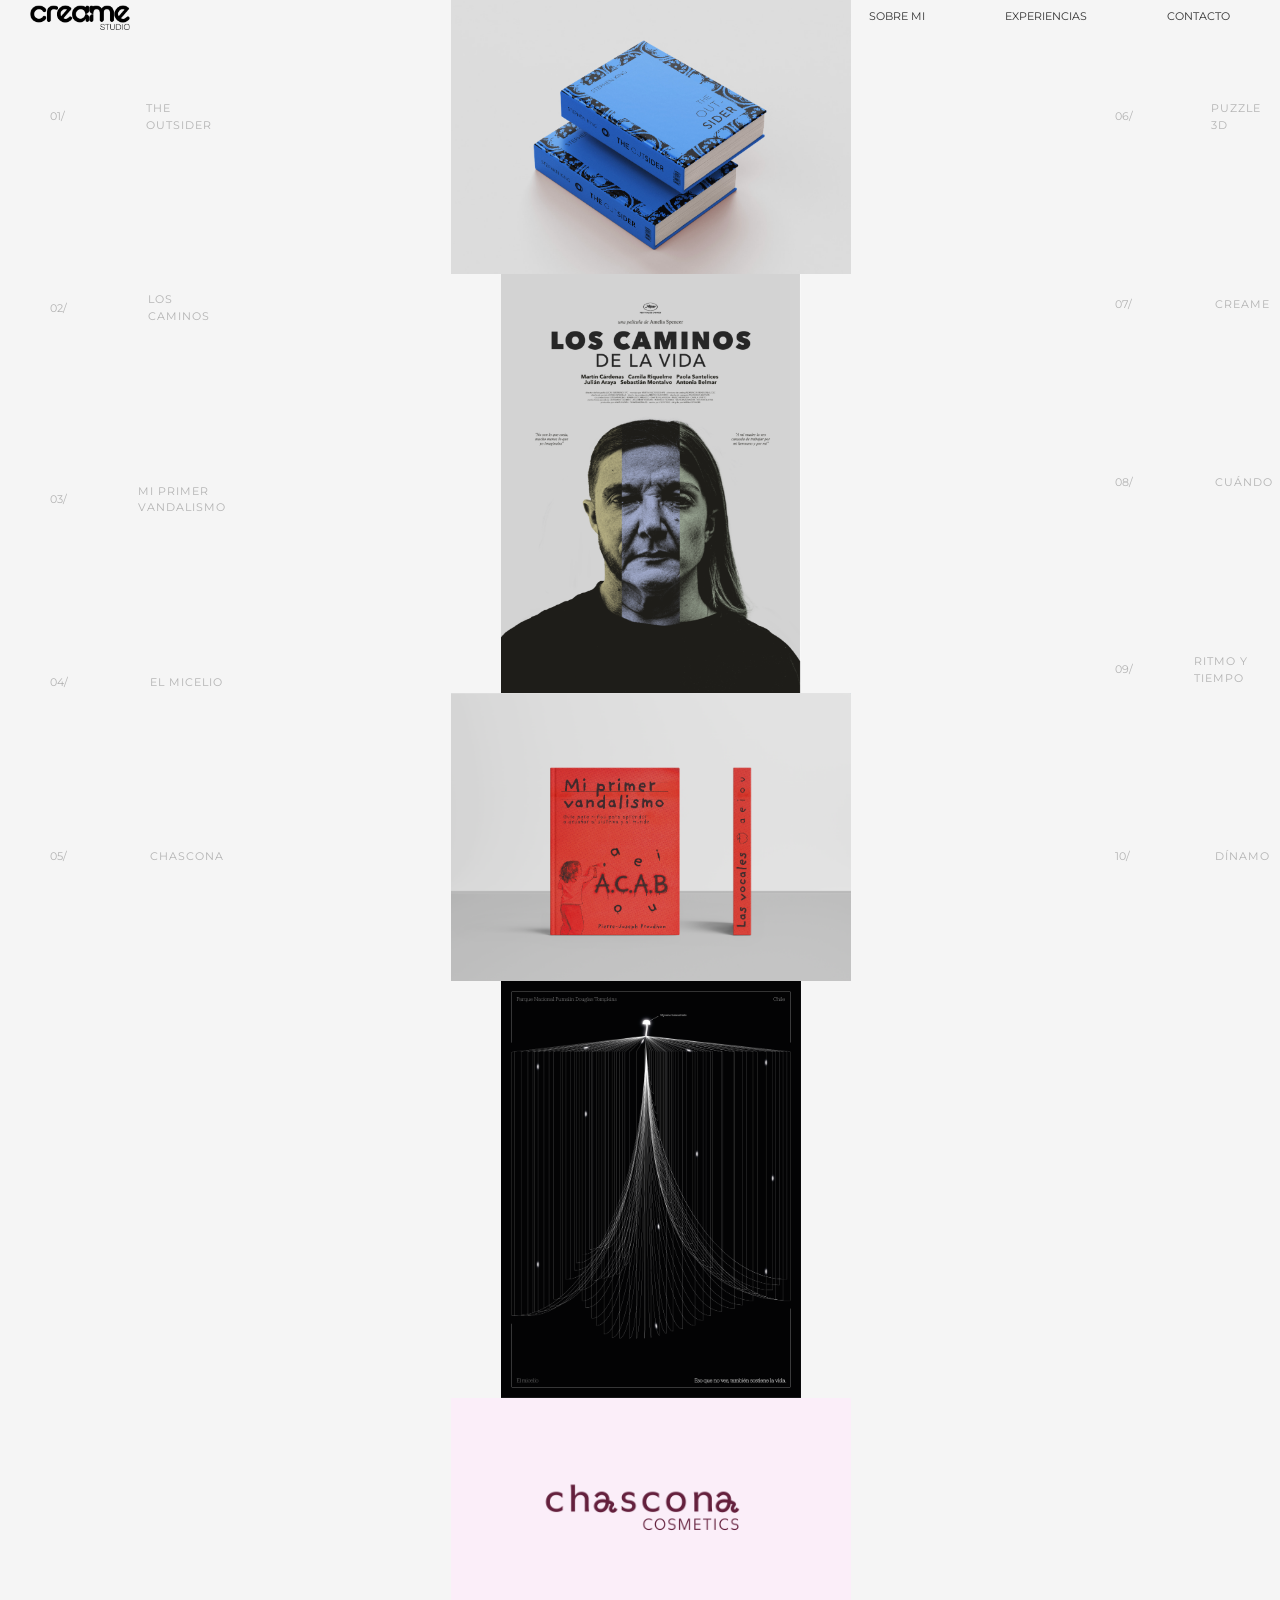
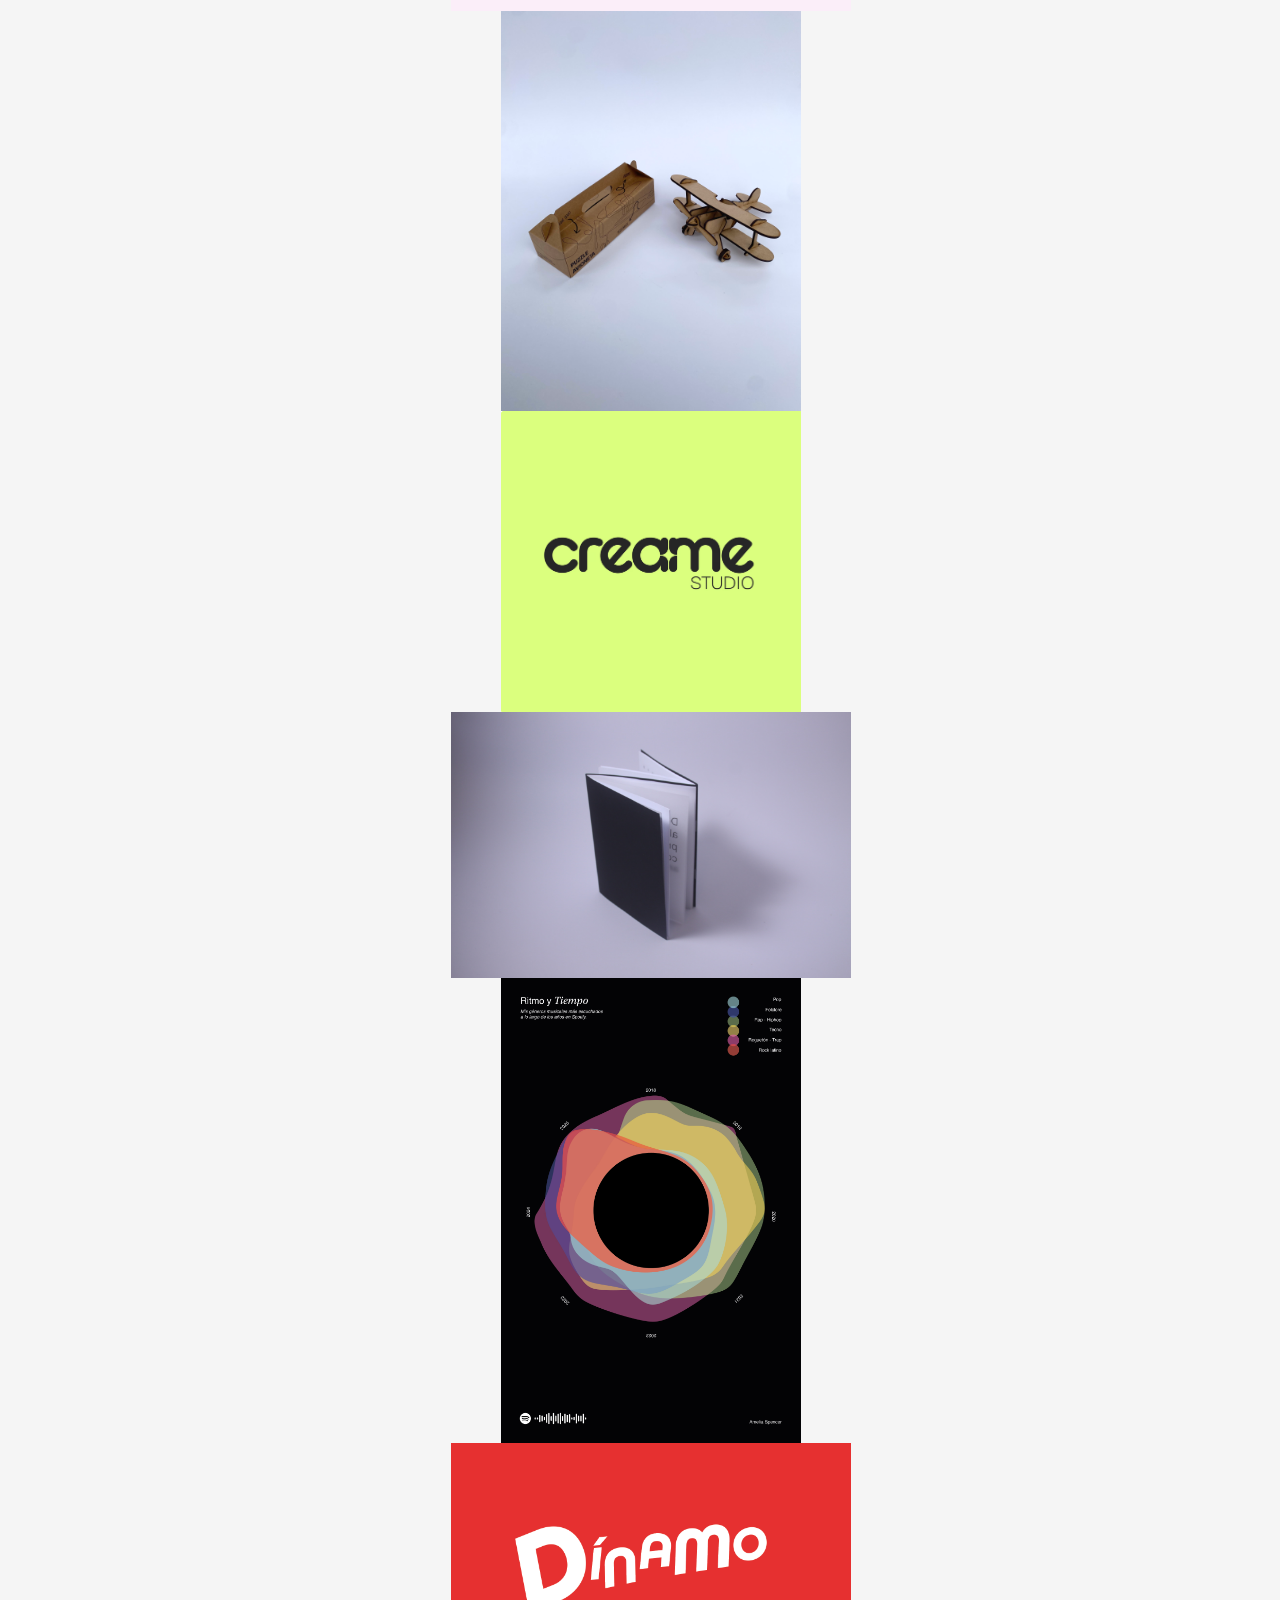
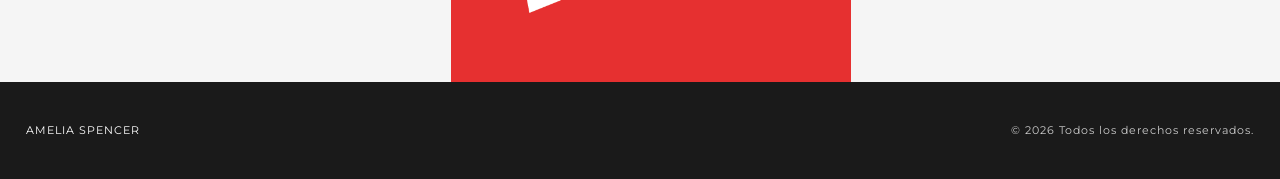
==== index.html @ c31d5c40 "primer commit" ====
<!DOCTYPE html>
<html lang="en">
<head>
    <meta charset="UTF-8">
    <meta name="viewport" content="width=device-width, initial-scale=1.0">
    <title>Creame</title>
    <link rel="icon" type="image/png" href="img/isotipo.png">

    <link href="https://cdn.jsdelivr.net/npm/bootstrap@5.3.8/dist/css/bootstrap.min.css" rel="stylesheet" integrity="sha384-sRIl4kxILFvY47J16cr9ZwB07vP4J8+LH7qKQnuqkuIAvNWLzeN8tE5YBujZqJLB" crossorigin="anonymous">
    <link rel="stylesheet" href="css/style.css">


<!-- fonts -->
<link rel="preconnect" href="https://fonts.googleapis.com">
<link rel="preconnect" href="https://fonts.gstatic.com" crossorigin>
<link href="https://fonts.googleapis.com/css2?family=Montserrat:ital,wght@0,100..900;1,100..900&display=swap" rel="stylesheet">

</head>
<body>
    
      <!-- Barra de navegacion -->
  <header class="mi-cabecera">
    <nav class="navegacion-principal">

        <a href="index.html" class="logo">
            <img src="img/logocreame.png" width="100">
        </a>
        <ul class="enlaces">
            <li><a href="#sobremi">SOBRE MI</a></li>
            <li><a href="experiencias.html">EXPERIENCIAS</a></li>
            <li><a href="#contacto">CONTACTO</a></li>
        </ul>
    </nav>
</header>

<!-- SECCIÓN DE ÍNDICE DE PROYECTOS -->
<section class="indice-proyectos">
    
    <!-- Columna Izquierda -->
    <ul class="columna-texto izquierda">
   
       <li id="obra-1">
            <span class="numero">01/</span>
            <a href="proyecto.html?id=1" data-id="proyecto-1" class="enlace-proyecto">
            <span class="nombre">THE OUTSIDER</span>
            </a>
        </li>
       <li id="obra-2">
            <span class="numero">02/</span>
            <a href="proyecto.html?id=2" data-id="proyecto-2" class="enlace-proyecto"> 
            <span class="nombre">LOS CAMINOS</span>
            </a>
        </li>
       <li id="obra-3">
            <span class="numero">03/</span>
            <a href="proyecto.html?id=3" data-id="proyecto-3" class="enlace-proyecto">
            <span class="nombre">MI PRIMER VANDALISMO </span>
            </a>
        </li>
       <li id="obra-4">
            <span class="numero">04/</span>
            <a href="proyecto.html?id=4" data-id="proyecto-4" class="enlace-proyecto"> 
            <span class="nombre">EL MICELIO </span>
            </a>
        </li>
        <li id="obra-5">
            <span class="numero">05/</span>
            <a href="proyecto.html?id=5" data-id="proyecto-5" class="enlace-proyecto">
            <span class="nombre">CHASCONA </span> 
            </a> 
        </li>
    
    </ul>
        
       <!-- IMAGENES -->
<div class="carrusel-vertical">
    <a href="proyecto.html?id=1" class="enlace-proyecto">
        <img src="img/Proyecto1.png" alt="Proyecto 1" class="foto-carrusel" data-id="proyecto-1" style="width: 400px; margin: 0 auto;">
    </a>

    <a href="proyecto.html?id=2" class="enlace-proyecto">
        <img src="img/Proyecto2.png" alt="Proyecto 2" class="foto-carrusel" data-id="proyecto-2" style="width: 300px; margin: 0 auto;">
    </a>

    <a href="proyecto.html?id=3" class="enlace-proyecto">
        <img src="img/Proyecto3.png" alt="Proyecto 3" class="foto-carrusel" data-id="proyecto-3" style="width: 400px; margin: 0 auto;">
    </a>

    <a href="proyecto.html?id=4" class="enlace-proyecto">
        <img src="img/Proyecto4.png" alt="Proyecto 4" class="foto-carrusel" data-id="proyecto-4" style="width: 300px; margin: 0 auto;">
    </a>

    <a href="proyecto.html?id=5" class="enlace-proyecto">
        <img src="img/Proyecto5.png" alt="Proyecto 5" class="foto-carrusel" data-id="proyecto-5" style="width: 400px; margin: 0 auto;">
    </a>

    <a href="proyecto.html?id=6" class="enlace-proyecto">
        <img src="img/Proyecto6.png" alt="Proyecto 6" class="foto-carrusel" data-id="proyecto-6" style="width: 300px; margin: 0 auto;">
    </a>

    <a href="proyecto.html?id=7" class="enlace-proyecto">
        <img src="img/Proyecto7.png" alt="Proyecto 7" class="foto-carrusel" data-id="proyecto-7" style="width: 300px; margin: 0 auto;">
    </a>

    <a href="proyecto.html?id=8" class="enlace-proyecto">
        <img src="img/Proyecto8.png" alt="Proyecto 8" class="foto-carrusel" data-id="proyecto-8" style="width: 400px; margin: 0 auto;">
    </a>

    <a href="proyecto.html?id=9" class="enlace-proyecto">
        <img src="img/Proyecto9.png" alt="Proyecto 9" class="foto-carrusel" data-id="proyecto-9" style="width: 300px; margin: 0 auto;">
    </a>

    <a href="proyecto.html?id=10" class="enlace-proyecto">
        <img src="img/Proyecto10.png" alt="Proyecto 10" class="foto-carrusel" data-id="proyecto-10" style="width: 400px; margin: 0 auto;">
    </a>
</div>


    <!-- Columna Derecha -->
    <ul class="columna-texto derecha">
          <li id="obra-6">
            <span class="numero">06/</span>
            <a href="proyecto.html?id=6" data-id="proyecto-6" class="enlace-proyecto">
            <span class="nombre">PUZZLE 3D </span> 
            </a>
        </li>
        <li id="obra-7">
            <span class="numero">07/</span>
            <a href="proyecto.html?id=7" data-id="proyecto-7" class="enlace-proyecto">
            <span class="nombre">CREAME</span> 
            </a>
        </li>
        <li id="obra-8">
            <span class="numero">08/</span>
            <a href="proyecto.html?id=8" data-id="proyecto-8" class="enlace-proyecto">
            <span class="nombre">CUÁNDO</span> 
            </a>
        </li>
        <li id="obra-9">
            <span class="numero">09/</span>
            <a href="proyecto.html?id=9" data-id="proyecto-9" class="enlace-proyecto">
            <span class="nombre">RITMO Y TIEMPO</span> 
            </a> 
        </li>
        <li id="obra-10">
            <span class="numero">10/</span>
            <a href="proyecto.html?id=10" data-id="proyecto-10" class="enlace-proyecto">
            <span class="nombre">DÍNAMO</span> 
            </a>
        </li>
    </ul>

</section>

<!-- SOBRE MI -->
<div id="sobremi" class="overlay-seccion">
    
    <a href="#" class="cerrar-overlay"></a> 
    <div class="grid-sobre-mi">
        
        <!-- TEXTO PRINCIPAL -->
        <div class="texto-principal">
            <h2>ESTUDIANTE DE DISEÑO GRÁFICO</h2>
            <p>¡Hola!
Soy Amelia Spencer, estudiante de diseño gráfico de la Universidad del Desarrollo radicada en Chile. Me inclino hacia el branding y el diseño editorial, donde me gusta crear piezas visuales claras, estratégicas y visualmente distintivas.

Busco construir identidades visuales que conecten de forma significativa y ayuden a las marcas a diferenciarse con propósito.</p>
        </div>

        <!-- TÍTULO DE HABILIDADES -->
        <div class="titulo-programas">
            <h2>MANEJO DE PROGRAMAS</h2>
        </div>

        <!-- PROGRAMAS (Fila 1) -->
        <span class="prog p-ill">ILLUSTRATOR</span>
        <span class="prog p-ps">PHOTOSHOP</span>
        <span class="prog p-id">INDESIGN</span>
        <span class="prog p-ae">AFTER EFFECTS</span>
        <span class="prog p-cap">CAPCUT</span>
        <span class="prog p-xls">EXCEL</span>

        <!-- PROGRAMAS (Fila 2) -->
       <span class="prog p-blend">BLENDER</span>
         <span class="prog p-fram">FRAMER</span>
        <span class="prog p-auto">AUTODESK FUSION</span>
        <span class="prog p-mas">Y APRENDIENDO MÁS...</span>

        <!-- BOTÓN CV -->
       <a href="assets/CV_AmeliaSpencer.pdf" class="btn-cv" target="_blank">DESCARGA MI CV AQUÍ</a>
    </div>

    <!-- Botón X para cerrar -->
    <a href="#" class="btn-cerrar">✕</a>
</div>

<!-- FORMULARIO E CONTACTO -->
<div id="contacto" class="overlay-contacto">
    
    <!-- Fondo invisible para cerrar haciendo clic afuera -->
    <a href="#" class="cerrar-overlay"></a> 

    <div class="grid-contacto">
        
        <!-- EL FORMULARIO (Lado izquierdo) -->
        <div class="bloque-formulario">
            <h2>CONTACTO</h2>
            
            <form action="https://formspree.io/f/mzepbjvb" method="POST">
                <label for="nombre">NOMBRE</label>
                <input type="text" id="nombre" name="nombre">

                <label for="correo">MAIL</label>
                <input type="email" id="correo" name="correo">

                <label for="tema">TEMA</label>
                <input type="text" id="tema" name="tema">

                <label for="mensaje">MENSAJE</label>
                    <textarea id="mensaje" name="mensaje" rows="3" minlength="50" maxlength="500"></textarea>

                <button type="submit" class="btn-enviar">ENVIAR</button>
            </form>
        </div>


        <!-- LOS ENLACES SOCIALES -->
        <a href="mailto:contacto.creame@gmail.com" class="link-social c-mail">MAIL</a>
        <a href="https://www.instagram.com/creeaame?igsh=NTJ5bjE3dWx4NXQ3" target="_blank" class="link-social c-ig">INSTAGRAM</a>
        <a href="tel:+56984420882" class="link-social c-tel">TELEFONO</a>
        <a href="https://www.linkedin.com/in/amelia-spencer-16bb1b353/" target="_blank" class="link-social c-in">LINKEDIN</a>
        
    </div>

    <!-- La cruz para cerrar -->
        <a href="#" class="cerrar-x">✕</a>
</div>


    <script src="https://cdn.jsdelivr.net/npm/bootstrap@5.3.8/dist/js/bootstrap.bundle.min.js" integrity="sha384-FKyoEForCGlyvwx9Hj09JcYn3nv7wiPVlz7YYwJrWVcXK/BmnVDxM+D2scQbITxI" crossorigin="anonymous"></script>


    <!-- HOVER FOTOS -->
  <script>
    const fotos = document.querySelectorAll('.foto-carrusel');

    fotos.forEach(foto => {
        
        foto.addEventListener('mouseenter', () => {
            const id = foto.getAttribute('data-id'); 
            const enlace = document.querySelector(`a[data-id="${id}"]`); 
            if (enlace) {
                enlace.parentElement.classList.add('hover-activo'); 
            }
        });

        foto.addEventListener('mouseleave', () => {
            const id = foto.getAttribute('data-id');
            const enlace = document.querySelector(`a[data-id="${id}"]`);
            if (enlace) {
                enlace.parentElement.classList.remove('hover-activo'); 
            }
        });
        
    });
</script>

 <script>
window.addEventListener('load', () => {
    if (window.location.hash.includes('obra-')) {
        
        const id = window.location.hash.split('-')[1];
        
        const fotoDestino = document.querySelector(`img[data-id="proyecto-${id}"]`);
        
        if (fotoDestino) {
            fotoDestino.scrollIntoView({ block: 'center' });
        }
    }
});
</script>

 <!-- Footer -->
  <footer class="pie-de-pagina">
    <div class="footer-izq">
        <p class="footer-nombre">Amelia Spencer</p>
    </div>
    
    <div class="footer-der">
        <p class="footer-derechos">© 2026 Todos los derechos reservados.</p>
    </div>
</footer>


</body>
</html>
---- css/style.css ----
body {
    background-color: whitesmoke;
    margin-top: 0;
    padding: 0;
    min-height: 100vh !important;
}

/* fuentes */
.fuente-principal {
    font-family: "Montserrat", sans-serif;
    font-optical-sizing: auto;
    font-weight: 400; 
    font-style: normal;
}

/* NAV BAR, PAGINA PRINCIPAL */
* {
    margin-top: 0;
    padding: 0;
    box-sizing: border-box; 
}

/* CONTENEDOR DE LA CABECERA */
.mi-cabecera {
    width: 100%;
    padding: 0; 
    position: sticky;
    top: 0;
    z-index: 1000;
    background-color: transparent; 
    padding-top: 0px; 
    padding-bottom: 0px;
}

/* 3. EL NAV OCUPA TODO EL ANCHO */
.navegacion-principal {
    display: flex;
    justify-content: space-between;
    align-items: center;
    width: 100%;
    max-width: none;
  
}

/*  ESTILOS DEL LOGO */
.logo img {
    margin-left: 30px;
    display: block; 
     padding-top: 5px; 
}

/*  ESTILOS PARA LOS ENLACES  */
.enlaces {
    list-style: none;
    display: flex;
    gap: 80px;
    margin-right: 50px;
    margin-top: 0;
    margin-bottom: 0;
}

/* Hover */
.enlaces a {
    font-family: 'Montserrat', sans-serif;
    font-weight: 400;
    font-size: 0.7rem;
    color: #333;
    text-decoration: none;
    transition: color 0.3s ease;
}

.enlaces a:hover {
    color: #b3b3b3;
} 

/* INDICE PROYECTOS */
.indice-proyectos {
    display: flex;
    justify-content: space-between; 
    padding-top: 0px;
    padding-bottom: 0px; 
    margin-left: 0px !important;
    position: sticky;
    margin-top: -30px;
}

.enlace-proyecto:first-child {
    margin-top: 0;
}

/* ESTILOS DE LAS COLUMNAS */
.columna-texto {
    list-style: none;
    padding: 0;
    margin: 50px;
    display: flex;
    flex-direction: column;
    position: sticky;
    top: 100px; 
    height: 85vh; 
    justify-content: space-between; 
    width:20%; 
    margin-right: 0px;
    margin-bottom: 50px;
}

/* ESTILOS DE CADA LÍNEA*/
.columna-texto li {
    display: flex;
    align-items: center;
    scroll-margin-top: 100px;
    
}

/* El número*/
.numero {
    font-family: 'Montserrat', sans-serif;
    font-size: 0.7rem;
    color: #b3b3b3;
    width: 100px;
    transition: color 0.3s ease;
}

/* El enlace del proyecto */
.columna-texto a {
    font-family: 'Montserrat', sans-serif;
    font-weight: 400;
    font-size: 0.7rem;
    color: #b3b3b3;
    text-decoration: none;
    text-transform: uppercase;
    letter-spacing: 1px;
    transition: all 0.3s ease; 
    margin: 0;
    max-width: 100px;
    
}

/* HOVER*/
.columna-texto li:hover a,
.columna-texto li:hover .numero,
.columna-texto li.hover-activo a,
.columna-texto li.hover-activo .numero {
    color: #000;
    font-weight: 700; 
}

.columna-texto li:hover a {
    font-weight: 700; 
    } 

    /* --- OVERLAY SOBRE MÍ --- */
.overlay-seccion {
    position: fixed;
    top: 0;
    left: 0;
    width: 100vw;
    height: 100vh;
    background-color: rgba(235, 230, 230, 0.90); 
    z-index: 999;
    opacity: 0;
    visibility: hidden;
    transition: all 0.4s ease;
    z-index: 3000;
}

.overlay-seccion:target {
    opacity: 1;
    visibility: visible;
}

.cerrar-overlay {
    position: absolute;
    top: 0; left: 0;
    width: 100%; height: 100%;
    cursor: default;
    z-index: 1;
}

/* --- EL SISTEMA DE 12 COLUMNAS) --- */
.grid-sobre-mi {
    position: relative;
    z-index: 2;
    width: 100%;
    height: 100%;
    max-width: 1300px; 
    margin: 0 auto;
    padding: 0 50px;
    display: grid;
    grid-template-columns: repeat(12, 1fr); 
    align-content: center; 
    row-gap: 20px; 
}

/* --- UBICANDO CADA PIEZA EN SU COLUMNA --- */

.texto-principal {
    grid-column: 3 / 8; 
    margin-bottom: 40px;
}

.texto-principal h2, .titulo-programas h2 {
    font-family: 'Montserrat', sans-serif;
    font-size: 0.8rem;
    font-weight: 700;
    margin-bottom: 20px;
}

.texto-principal p {
    font-family: 'Montserrat', sans-serif;
    font-size: 0.8rem;
    line-height: 1.6;
    color: #333;
}

.titulo-programas {
    grid-column: 3 / 8;
    
}

/* Estilo general para los textos de los programas */
.prog {
    font-family: 'Montserrat', sans-serif;
    font-size: 0.65rem;
    color: #333;
}

/* Carriil*/
.p-ill  { grid-column: 3; }
.p-ps   { grid-column: 4; }
.p-id   { grid-column: 5; }
.p-ae   { grid-column: 6; }
.p-cap  { grid-column: 7; }
.p-xls  { grid-column: 8; }
.p-auto { grid-column: 5; margin-top: 15px; text-align: left; }
.p-blend { grid-column: 3; margin-top: 15px;}
.p-fram  { grid-column: 4; margin-top: 15px;}
.p-mas   { grid-column: 10 / 12; text-align: center; margin-top: 15px; }

/* El botón CV */
.btn-cv {
    grid-column: 10 / 13; 
    margin-top: 60px;
    background-color: rgb(188, 188, 188); 
    color: #000;
    text-decoration: none;
    padding: 10px 20px;
    border-radius: 50px; 
    text-align: center;
    font-family: 'Montserrat', sans-serif;
    font-weight: 700;
    font-size: 0.7rem;
    transition: transform 0.3s ease;
    width: 200px;
}

.btn-cv:hover {
    transform: scale(1.05); 
}

.btn-cerrar {
    position: absolute;
    top: 40px; right: 50px;
    font-size: 1.5rem;
    color: #000;
    text-decoration: none;
    z-index: 2;
    display: inline-block; 
    transition: transform 0.3s ease, opacity 0.3s ease; 
}

.btn-cerrar:hover { 
    opacity: 0.5; 
    transform: rotate(90deg) scale(1.1); 
    cursor: pointer;
}

/* --- OVERLAY DE CONTACTO --- */

.overlay-contacto {
    position: fixed;
    top: 0; left: 0;
    width: 100vw; height: 100vh;
    background-color: rgba(235, 230, 230, 0.90); 
    z-index: 1000;
    
    /* Esto es lo que lo mantiene oculto hasta hacer clic */
    opacity: 0;
    visibility: hidden;
    transition: all 0.4s ease;
}

.overlay-contacto:target {
    opacity: 1; 
    visibility: visible;
}

.cerrar-overlay {
    position: absolute;
    top: 0; left: 0;
    width: 100%; height: 100%;
    cursor: default;
    z-index: 1;
}

.cerrar-x {
    position: absolute;
    top: 40px; right: 50px;
    font-size: 1.5rem;
    color: #000;
    text-decoration: none;
    z-index: 2;
    display: inline-block;
    transition: transform 0.3s ease, opacity 0.3s ease;
}

.cerrar-x:hover {
    opacity: 0.5;
    transform: rotate(90deg) scale(1.1);
}

/* --- LA GRILLA DE 12 COLUMNAS --- */
.grid-contacto {
    position: relative;
    z-index: 2;
    width: 100%; height: 100%;
    max-width: 1300px;
    margin: 0 auto;
    padding: 0 50px;
    
   
    display: grid;
    grid-template-columns: repeat(12, 1fr);
    align-content: center; 
}

/* --- EL FORMULARIO --- */
.bloque-formulario {
    grid-column: 3 / 5; 
    grid-row: 1; 
    display: flex;
    flex-direction: column;
}

.bloque-formulario h2 {
    font-family: 'Montserrat', sans-serif;
    font-size: 0.7rem;
    font-weight: 700;
    margin-bottom: 40px;
}

.bloque-formulario form {
    display: flex;
    flex-direction: column;
    gap: 25px; 
}

.bloque-formulario label {
    font-family: 'Montserrat', sans-serif;
    font-size: 0.7rem;
    color: #333;
    margin-bottom: -15px; 
}

.bloque-formulario input,
.bloque-formulario textarea {
    width: 150%;
    background-color: rgb(188, 188, 188); 
    border: none;
    padding: 5px;
    font-family: 'Montserrat', sans-serif;
    color: #000;
    resize: none; 
}

    .bloque-formulario input,
.bloque-formulario textarea {
    width: 100%;
    background-color: rgb(188, 188, 188); 
    border: none;
    padding: 10px;
    font-family: 'Montserrat', sans-serif;
    color: #000;
    resize: none; 
    font-size: 0.8rem;
    outline: 0.5px  #000; 
}

.btn-enviar {
    background: none;
    border: none;
    font-family: 'Montserrat', sans-serif;
    font-size: 0.7rem;
    text-align: left;
    padding: 0;
    margin-top: 10px;
    cursor: pointer;
    transition: opacity 0.3s ease;
}

.btn-enviar:hover {
    opacity: 0.5;
}

/* --- LOS ENLACES INFERIORES --- */
.link-social {
    margin-top: 70px;
    font-family: 'Montserrat', sans-serif;
    font-size: 0.7rem;
    color: #000; 
    opacity: 0.5; 
    text-decoration: none;
    transition: opacity 0.3s ease; 
}

.link-social:hover {
    opacity: 10; 
}

.c-mail { grid-column: 4; }
.c-ig   { grid-column: 6; }
.c-tel  { grid-column:8; }
.c-in   { grid-column: 10; }


/* CARRUSEL DE FOTOS */
/* --- CONTENEDOR PRINCIPAL --- */
.contenedor-galeria {
    width: 100%;
    display: flex;
    justify-content: center; 
    margin-top: 50px; 
    margin-bottom: 50px;
    align-items: start;
}

/* --- EL CARRUSEL VERTICAL --- */
.carrusel-vertical {
    width: 100%;
    display: flex;
    flex-direction: column;
    gap: 0px; 
    padding-bottom: 0px; 
    align-items: center;
}

.carrusel-vertical::-webkit-scrollbar {
    display: none; 
}

/* --- LAS FOTOS --- */
.foto-carrusel {
    width: 100%; 
    height: auto;
    object-fit: cover; 
    transition: transform 0.6s ease, opacity 0.6s ease;
}

/* Al pasar el mouse */
.foto-carrusel:hover {
    opacity: 0.8;
}

/* --- FOOTER --- */
.pie-de-pagina {
    font-family: "Montserrat", sans-serif;
    background-color: #1a1a1a; 
    color: #ffffff;
    padding: 40px 2%; 
    display: flex;
    justify-content: space-between; 
    align-items: center; 
    margin-top: 0px; 
    letter-spacing: 1px;
}

.footer-nombre {
    font-weight: medium;
    font-size: 0.7rem;
    margin: 0; 
    text-transform: uppercase; 
}

.footer-derechos {
    font-size: 0.7rem;
    color: #cccccc; 
    margin: 0;
}

/* EXPERIENCIAS */
.seccion-experiencias {
    display: flex;
    justify-content: center;
    align-items: center;
    padding-top: 100px;
    padding-bottom: 100px;
    margin-top: 50px !important;
}

.lista-experiencias {
    list-style: none;
    padding: 0;
    margin: 0;
    text-align: center;
    display: flex;
    flex-direction: column;
    gap: 80px; 
}

.lista-experiencias a {
    text-decoration: none;
    color: #000;
    display: flex;
    flex-direction: column;
    align-items: center;
    gap: 10px; 
}

.numero-exp {
    font-weight: 700;
    font-size: 0.8rem;
}

.titulo-exp {
    font-weight: 400;
    font-size: 0.7rem;
    line-height: 1.2;
    text-transform: uppercase;
}

.lista-experiencias a:hover .titulo-exp {
    font-weight: 700;
}


@media (max-width: 768px) {
    
    .mi-cabecera {
        background-color: #f3f3f3 !important;
        width: 100% !important;
        padding-bottom: 20px !important;
        z-index: 1000 !important; 
        margin-top: 0;
    }

    body {
        padding-top: 0px !important; 
    }
    .navegacion-principal {
        display: flex !important;
        flex-direction: column !important;
        align-items: center !important;
        width: 100% !important;
        padding: 0 !important;
    }

  .logo img {
        margin-left: 0 !important;
    }

    .enlaces {
        display: flex !important;
        flex-direction: row !important;
        justify-content: center !important;
        width: 100% !important;
        gap: 15px !important;
        margin-top: 15px !important;
        margin-bottom: 0 !important;
        padding: 0 !important;
        margin-left: 30px;
    }

    .seccion-proyecto,
    .proyecto-principal-grid {
        display: flex !important;
        flex-direction: column !important;
        align-items: center !important;
        width: 100% !important;
    }

    .columna-centro {
        width: 85% !important; 
        margin: 0 auto !important;
        display: flex !important;
        flex-direction: column !important;
        align-items: center !important;
    }

    .columna-centro img {
        width: 100% !important;
        margin-bottom: 40px !important;
    }

    .columna-texto.izquierda,
    .columna-texto.derecha {
        display: none !important;
    }
}

CSS
    .formulario-contacto, 
    #contacto form {
        width: 90% !important; 
        margin: 0 auto !important;
        display: flex !important;
        flex-direction: column !important;
    }

    .formulario-contacto input, 
    .formulario-contacto textarea,
    #contacto input,
    #contacto textarea {
        width: 100% !important;
        max-width: 100% !important;
        box-sizing: border-box !important; 
        margin-bottom: 15px !important;
        padding: 10px !important;
    }
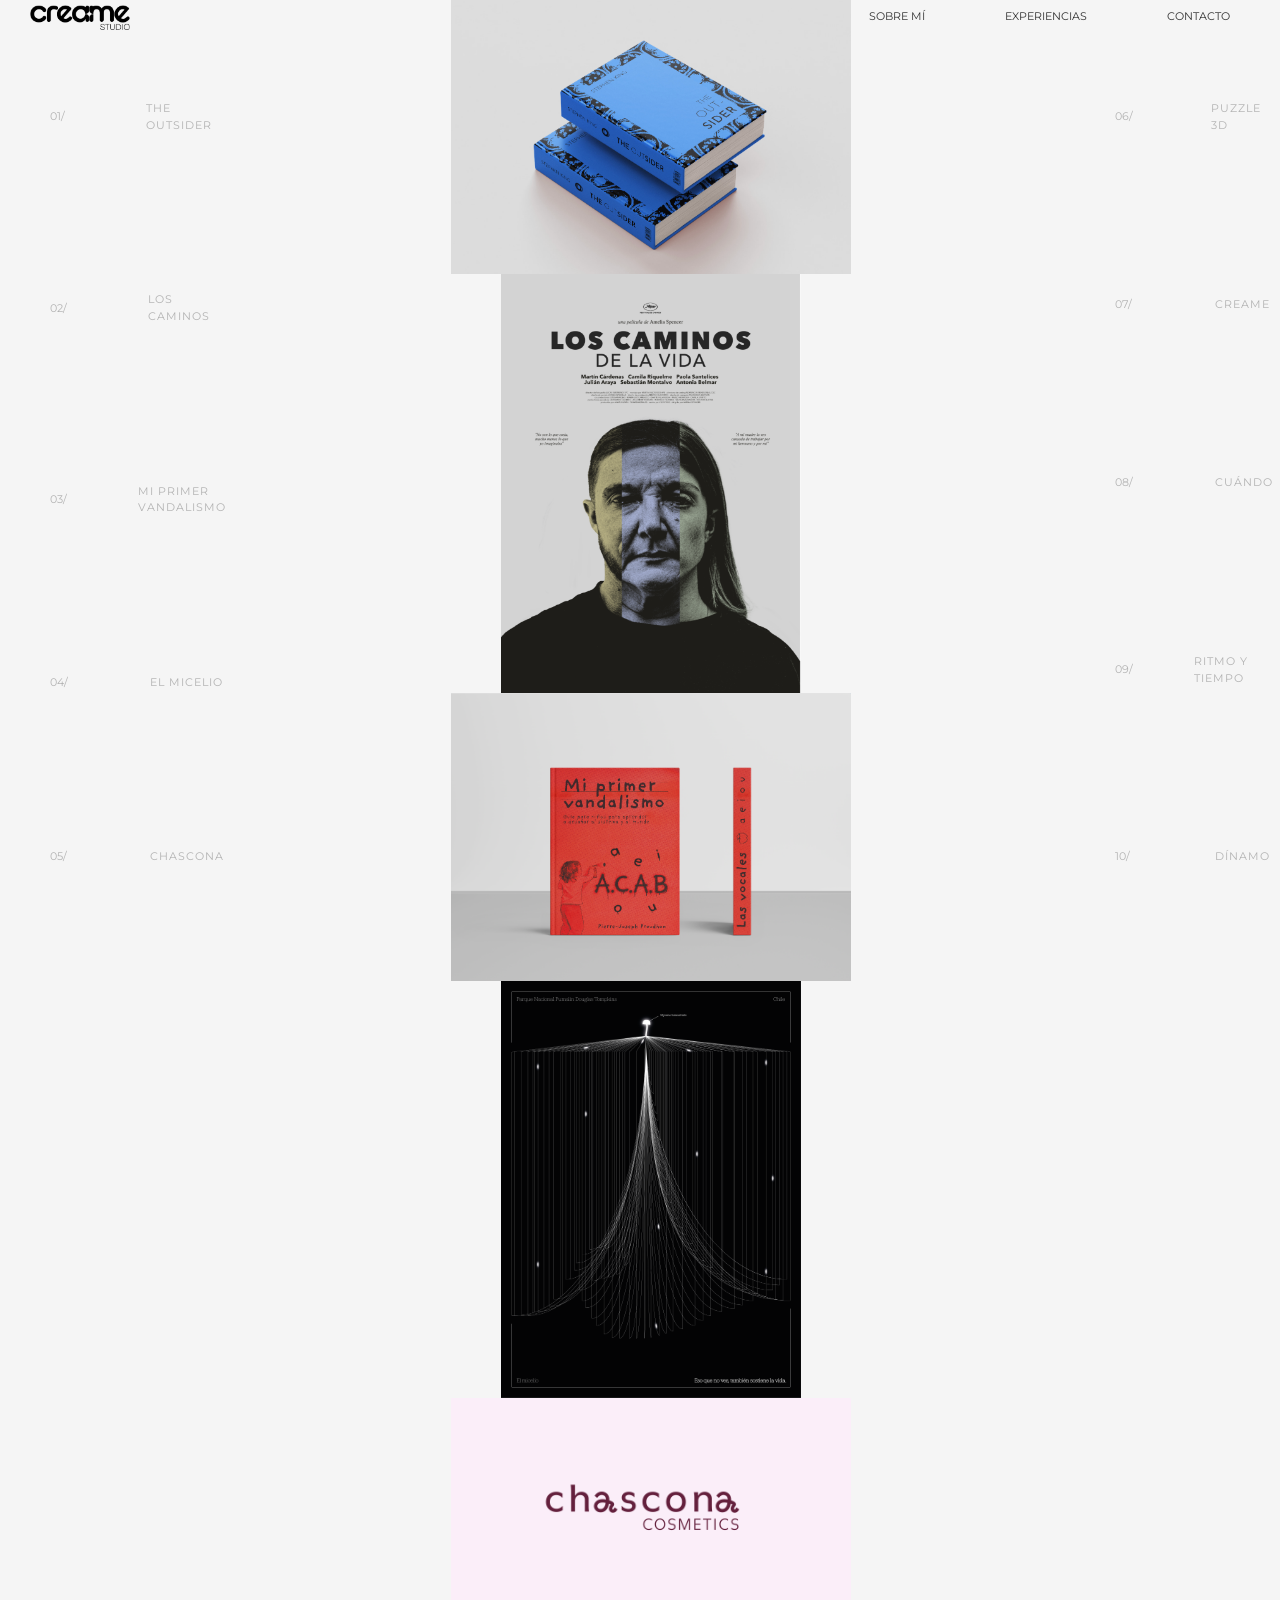
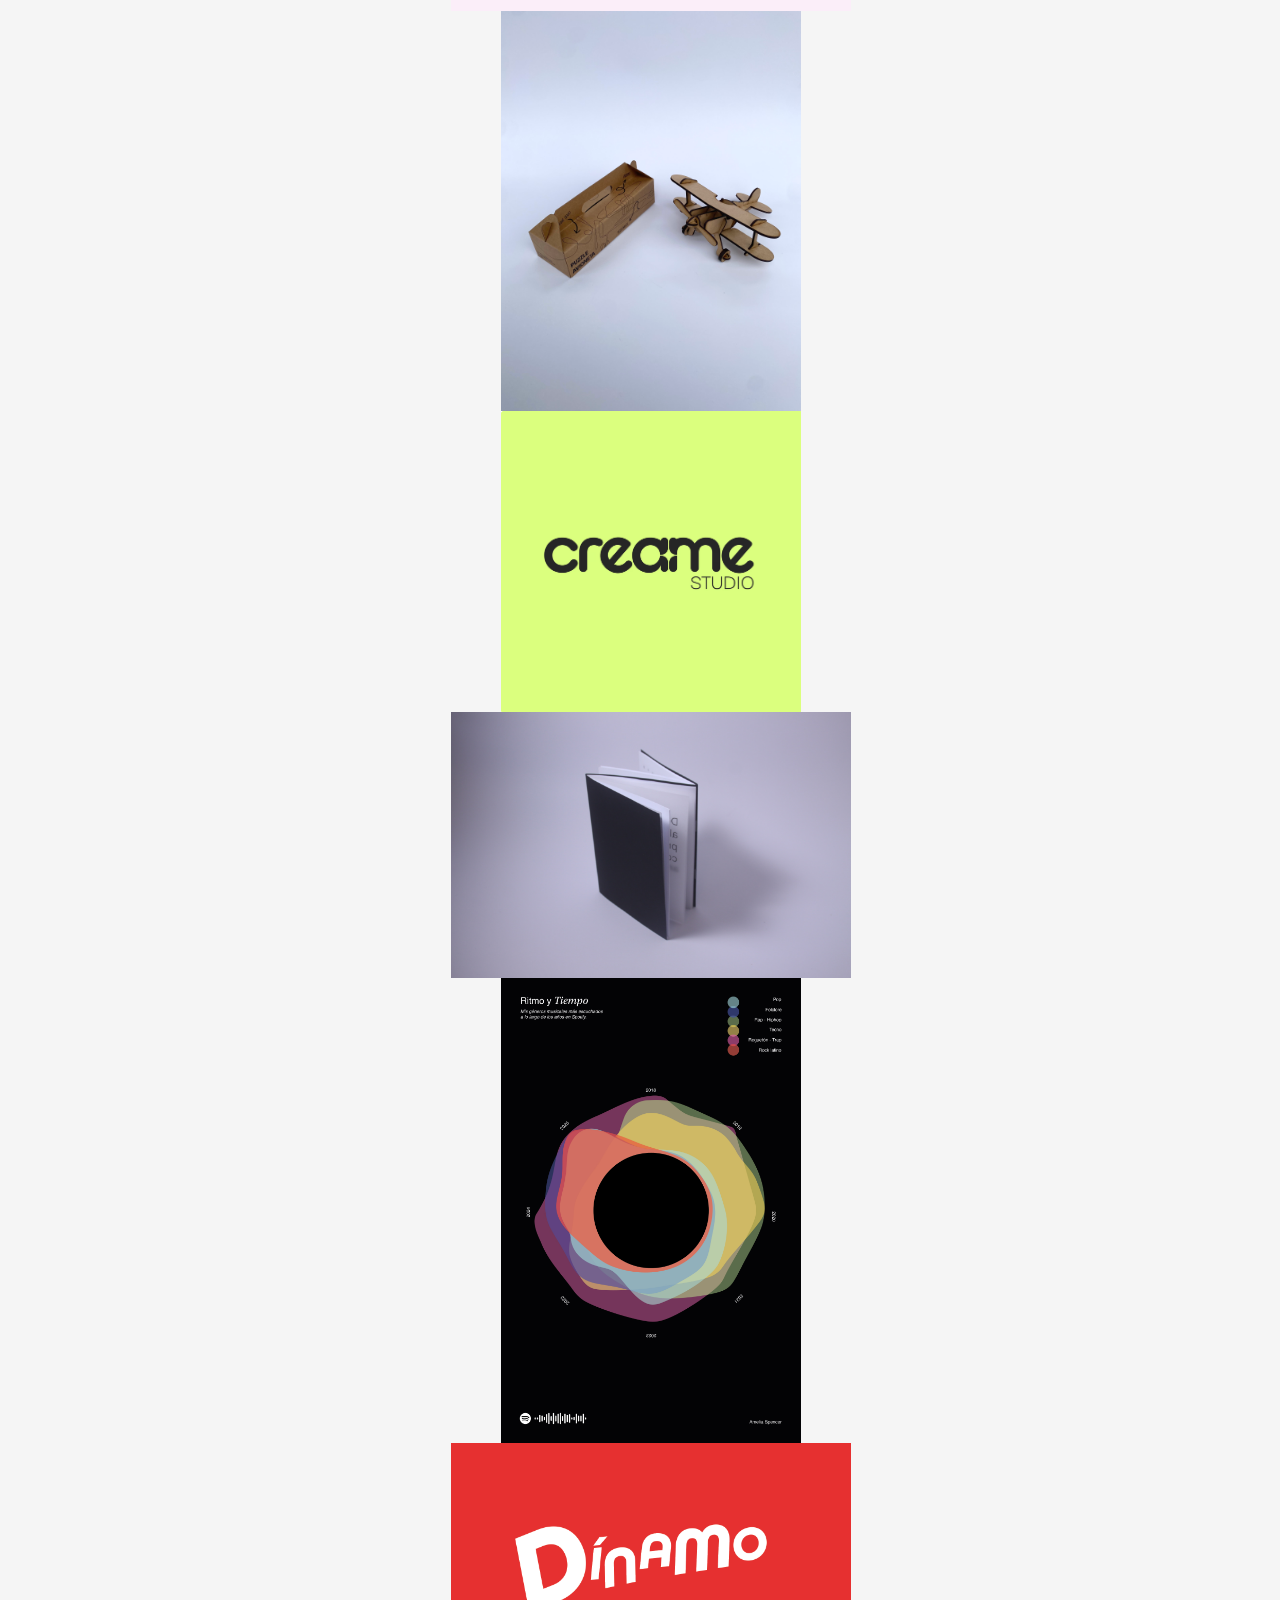
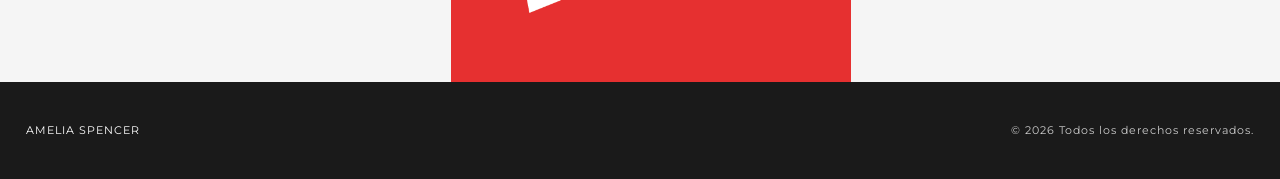
==== commit 3df53fdc: "quito botón de CV y arreglo menú" ====
--- a/index.html
+++ b/index.html
@@ -26,7 +26,7 @@
             <img src="img/logocreame.png" width="100">
         </a>
         <ul class="enlaces">
-            <li><a href="#sobremi">SOBRE MI</a></li>
+            <li><a href="#sobremi">SOBRE MÍ</a></li>
             <li><a href="experiencias.html">EXPERIENCIAS</a></li>
             <li><a href="#contacto">CONTACTO</a></li>
         </ul>
@@ -178,7 +178,6 @@
         <span class="prog p-id">INDESIGN</span>
         <span class="prog p-ae">AFTER EFFECTS</span>
         <span class="prog p-cap">CAPCUT</span>
-        <span class="prog p-xls">EXCEL</span>
 
         <!-- PROGRAMAS (Fila 2) -->
        <span class="prog p-blend">BLENDER</span>
@@ -187,7 +186,7 @@
         <span class="prog p-mas">Y APRENDIENDO MÁS...</span>
 
         <!-- BOTÓN CV -->
-       <a href="assets/CV_AmeliaSpencer.pdf" class="btn-cv" target="_blank">DESCARGA MI CV AQUÍ</a>
+      <!-- <a href="assets/CV_AmeliaSpencer.pdf" class="btn-cv" target="_blank">DESCARGA MI CV AQUÍ</a> -->
     </div>
 
     <!-- Botón X para cerrar -->
@@ -210,7 +209,7 @@
                 <label for="nombre">NOMBRE</label>
                 <input type="text" id="nombre" name="nombre">
 
-                <label for="correo">MAIL</label>
+                <label for="correo">E-MAIL</label>
                 <input type="email" id="correo" name="correo">
 
                 <label for="tema">TEMA</label>
@@ -225,7 +224,7 @@
 
 
         <!-- LOS ENLACES SOCIALES -->
-        <a href="mailto:contacto.creame@gmail.com" class="link-social c-mail">MAIL</a>
+        <a href="mailto:contacto.creame@gmail.com" class="link-social c-mail">E-MAIL</a>
         <a href="https://www.instagram.com/creeaame?igsh=NTJ5bjE3dWx4NXQ3" target="_blank" class="link-social c-ig">INSTAGRAM</a>
         <a href="tel:+56984420882" class="link-social c-tel">TELEFONO</a>
         <a href="https://www.linkedin.com/in/amelia-spencer-16bb1b353/" target="_blank" class="link-social c-in">LINKEDIN</a>
--- a/css/style.css
+++ b/css/style.css
@@ -528,9 +528,7 @@
     text-transform: uppercase;
 }
 
-.lista-experiencias a:hover .titulo-exp {
-    font-weight: 700;
-}
+
 
 
 @media (max-width: 768px) {
